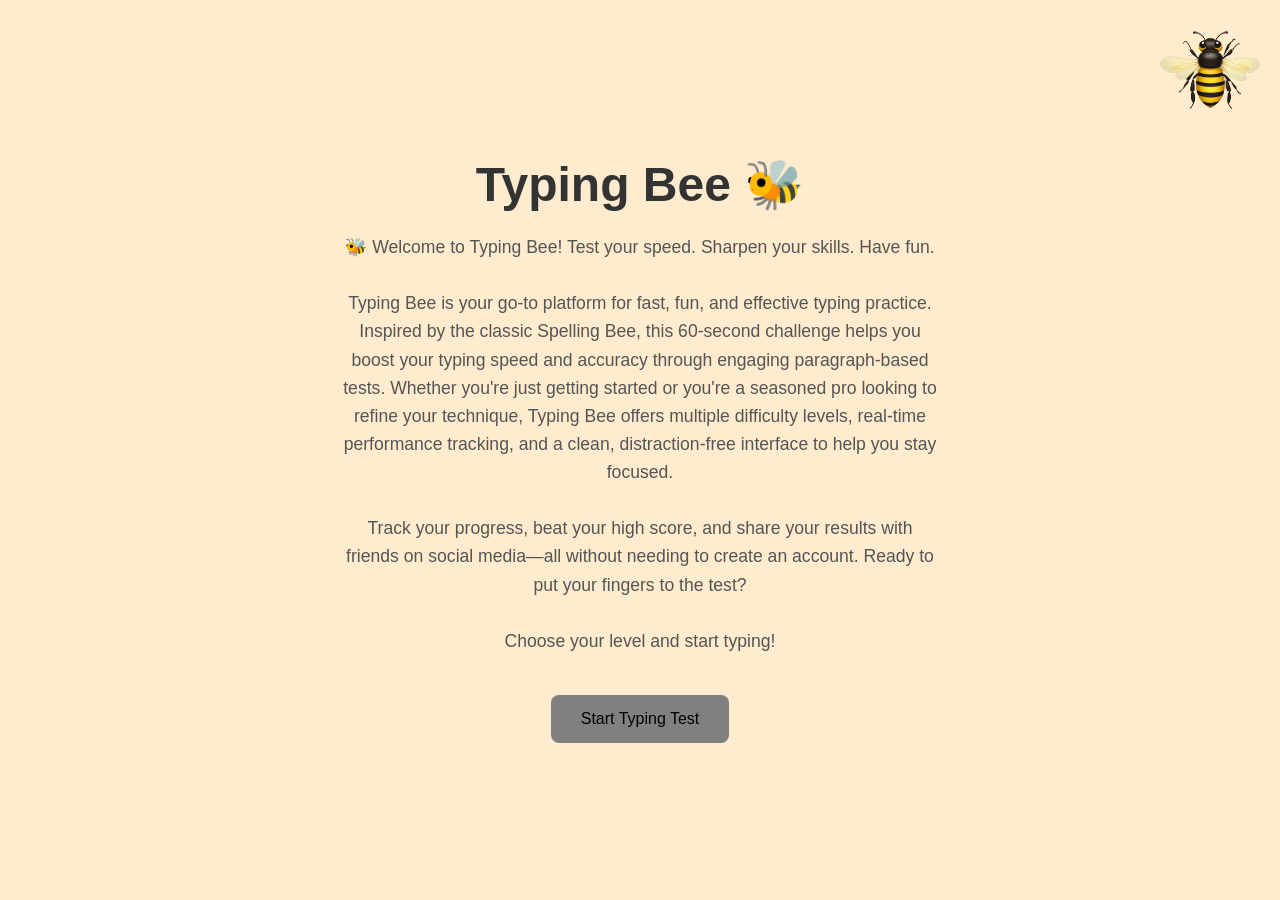
==== index.html @ 4f5060f0 "added logo" ====
<!DOCTYPE html>
<html lang="en">
<head>
    <meta charset="UTF-8">
    <meta name="viewport" content="width=device-width, initial-scale=1.0">
    <link rel="stylesheet" href="style.css">
    <title>Typing Bee</title>
</head>
<body>
    <header>
        <a href="index.html">
            <img src="emojis.com bee.png" alt="Typing Bee Logo" class="logo">
        </a>
    </header>
    
    <h1>Typing Bee 🐝 </h1>
    <p>🐝 Welcome to Typing Bee!
        Test your speed. Sharpen your skills. Have fun.
    <br>
    <br>
    Typing Bee is your go-to platform for fast, fun, and effective typing practice. Inspired by the classic Spelling Bee, this 60-second challenge helps you boost your typing speed and accuracy through engaging paragraph-based tests. Whether you're just getting started or you're a seasoned pro looking to refine your technique, Typing Bee offers multiple difficulty levels, real-time performance tracking, and a clean, distraction-free interface to help you stay focused.
    <br>
    <br>
    Track your progress, beat your high score, and share your results with friends on social media—all without needing to create an account. Ready to put your fingers to the test?
    <br>
    <br>
    Choose your level and start typing!
    </p>
    <a href="game.html"><button class="start-button">Start Typing Test</button></a>
</body>
</html>
---- style.css ----
* {
    box-sizing: border-box;
    margin: 0;
    padding: 0;
    font-family: Arial, Helvetica, sans-serif;
}

header {
    position: absolute;
    top: 20px;
    right: 20px;
    z-index: 10;
}

.logo {
    max-width: 100px;
    height: auto;
    cursor: pointer;
}

body {
display: flex;
flex-direction: column;
justify-content: center;
align-items: center;
min-height: 100vh;
padding: 20px;
text-align: center;
background-color: blanchedalmond;
}


h1 {
    font-size: 3rem;
    margin-bottom: 20px;
    color: #333;
}

p {
    max-width: 600px;
    line-height: 1.6;
    font-size: 1.1rem;
    color: #555;
    margin-bottom: 40px;
}

.start-button {
    padding: 15px 30px;
    font-size: 1rem;
    background-color: grey;
    color: #000;
    border: none;
    border-radius: 8px;
    cursor: pointer;
    transition: background-color 0.3s ease, transform 0.2s ease;
}

.start-button:hover {
    background-color: aquamarine;
    transform: scale(1.05);

}

#typing-area {
    width: 100%;
    padding: 15px;  
    font-size: 1rem;
    border: 1px solid #ccc;
    border-radius: 8px;
    margin-bottom: 20px;
    resize: none;
}

.stats {
    margin-top: 20px;
    font-size: 1rem;
    color: #333;
}
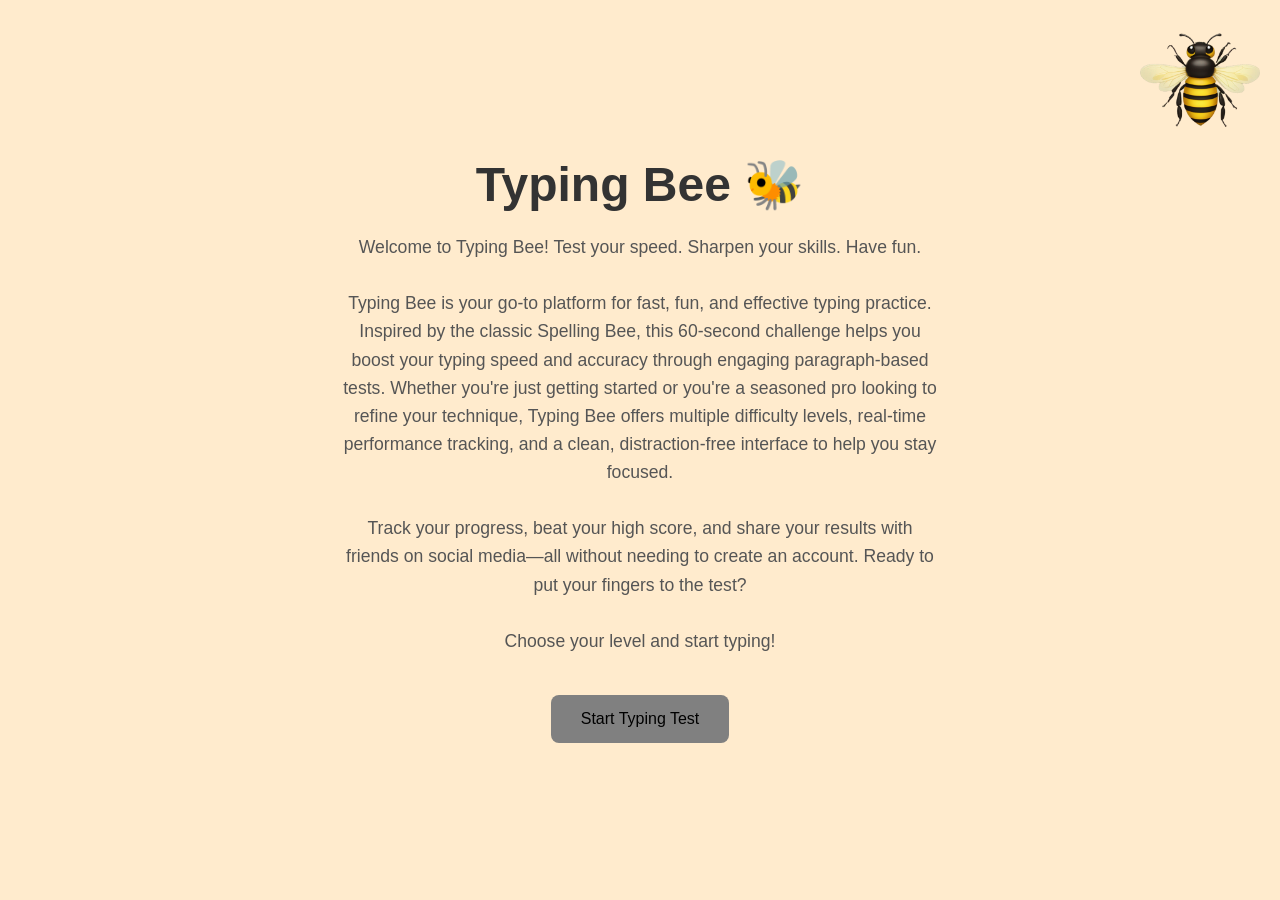
==== commit 57eaf521: "added javascript with timer, words per minute and accuracy" ====
--- a/index.html
+++ b/index.html
@@ -14,7 +14,7 @@
     </header>
     
     <h1>Typing Bee 🐝 </h1>
-    <p>🐝 Welcome to Typing Bee!
+    <p>Welcome to Typing Bee!
         Test your speed. Sharpen your skills. Have fun.
     <br>
     <br>
@@ -27,5 +27,7 @@
     Choose your level and start typing!
     </p>
     <a href="game.html"><button class="start-button">Start Typing Test</button></a>
+    
+    <script src="script.js"></script>
 </body>
 </html>
--- a/style.css
+++ b/style.css
@@ -13,9 +13,16 @@
 }
 
 .logo {
-    max-width: 100px;
+    width: 10vw;
+    max-width: 120px;
+    min-width: 60px;
     height: auto;
     cursor: pointer;
+    transition: transform 0.3s ease;
+}
+
+.logo:hover {
+    transform: scale(1.1);
 }
 
 body {
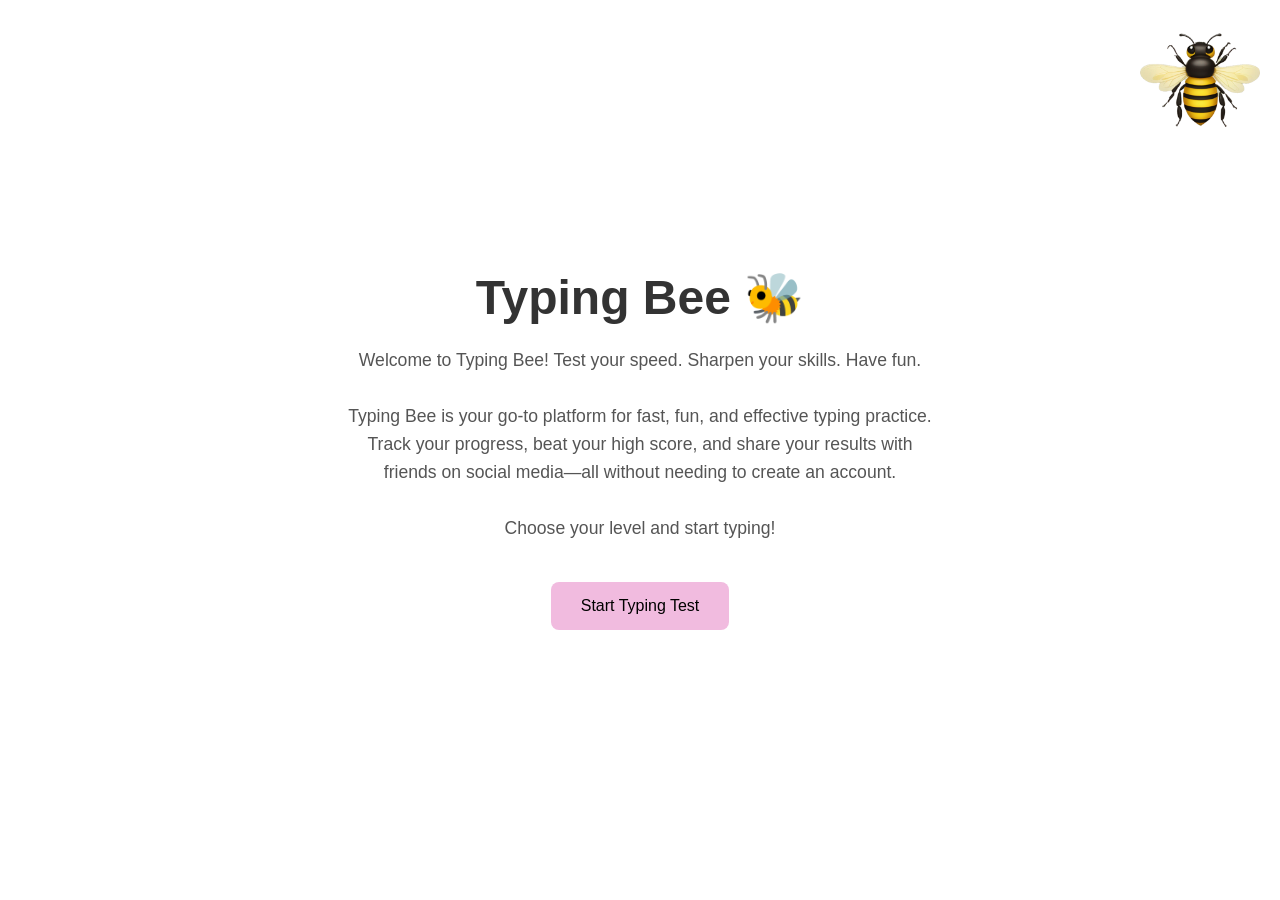
==== commit 9c1b3425: "updated javascript and css elements" ====
--- a/index.html
+++ b/index.html
@@ -1,3 +1,16 @@
+
+<!DOCTYPE html>
+<html lang="en">
+<head>
+    <meta charset="UTF-8">
+    <meta name="viewport" content="width=device-width, initial-scale=1.0">
+    <title>Typing Bee</title>
+</head>
+<body>
+    
+</body>
+</html>
+
 <!DOCTYPE html>
 <html lang="en">
 <head>
@@ -18,10 +31,9 @@
         Test your speed. Sharpen your skills. Have fun.
     <br>
     <br>
-    Typing Bee is your go-to platform for fast, fun, and effective typing practice. Inspired by the classic Spelling Bee, this 60-second challenge helps you boost your typing speed and accuracy through engaging paragraph-based tests. Whether you're just getting started or you're a seasoned pro looking to refine your technique, Typing Bee offers multiple difficulty levels, real-time performance tracking, and a clean, distraction-free interface to help you stay focused.
+    Typing Bee is your go-to platform for fast, fun, and effective typing practice. 
     <br>
-    <br>
-    Track your progress, beat your high score, and share your results with friends on social media—all without needing to create an account. Ready to put your fingers to the test?
+    Track your progress, beat your high score, and share your results with friends on social media—all without needing to create an account. 
     <br>
     <br>
     Choose your level and start typing!
@@ -30,4 +42,4 @@
     
     <script src="script.js"></script>
 </body>
-</html>+</html>
--- a/style.css
+++ b/style.css
@@ -33,7 +33,7 @@
 min-height: 100vh;
 padding: 20px;
 text-align: center;
-background-color: blanchedalmond;
+background-color: white;
 }
 
 
@@ -42,6 +42,32 @@
     margin-bottom: 20px;
     color: #333;
 }
+
+label, select {
+    font-size: 1.1rem;
+    margin-bottom: 10px;
+}
+
+select {
+    width: 60%;
+    margin-left: 10px;
+    padding: 5px 10px;
+}
+
+.paragraph-box {
+    max-height: 300px;
+    overflow-y: auto;
+    padding: 15px;
+    border: 1px solid pink;
+    background-color: azure;
+    margin: 20px 0;
+    border-radius: 8px;
+    font-size: 16px;
+    line-height: 1.6;
+    width: 60%;
+    white-space: pre-wrap;
+}
+
 
 p {
     max-width: 600px;
@@ -54,7 +80,7 @@
 .start-button {
     padding: 15px 30px;
     font-size: 1rem;
-    background-color: grey;
+    background-color: rgb(241, 187, 223);
     color: #000;
     border: none;
     border-radius: 8px;
@@ -69,17 +95,27 @@
 }
 
 #typing-area {
-    width: 100%;
+    width: 60%;
     padding: 15px;  
     font-size: 1rem;
     border: 1px solid #ccc;
     border-radius: 8px;
     margin-bottom: 20px;
     resize: none;
+    height: 120px;
 }
 
 .stats {
+    display: flex;
+    justify-content: space-around;
+    align-items: center;
     margin-top: 20px;
+    padding: 10px;
+    border-radius: 8px;
     font-size: 1rem;
     color: #333;
-}+}
+
+.stats p {
+    margin: 0 15px;
+}
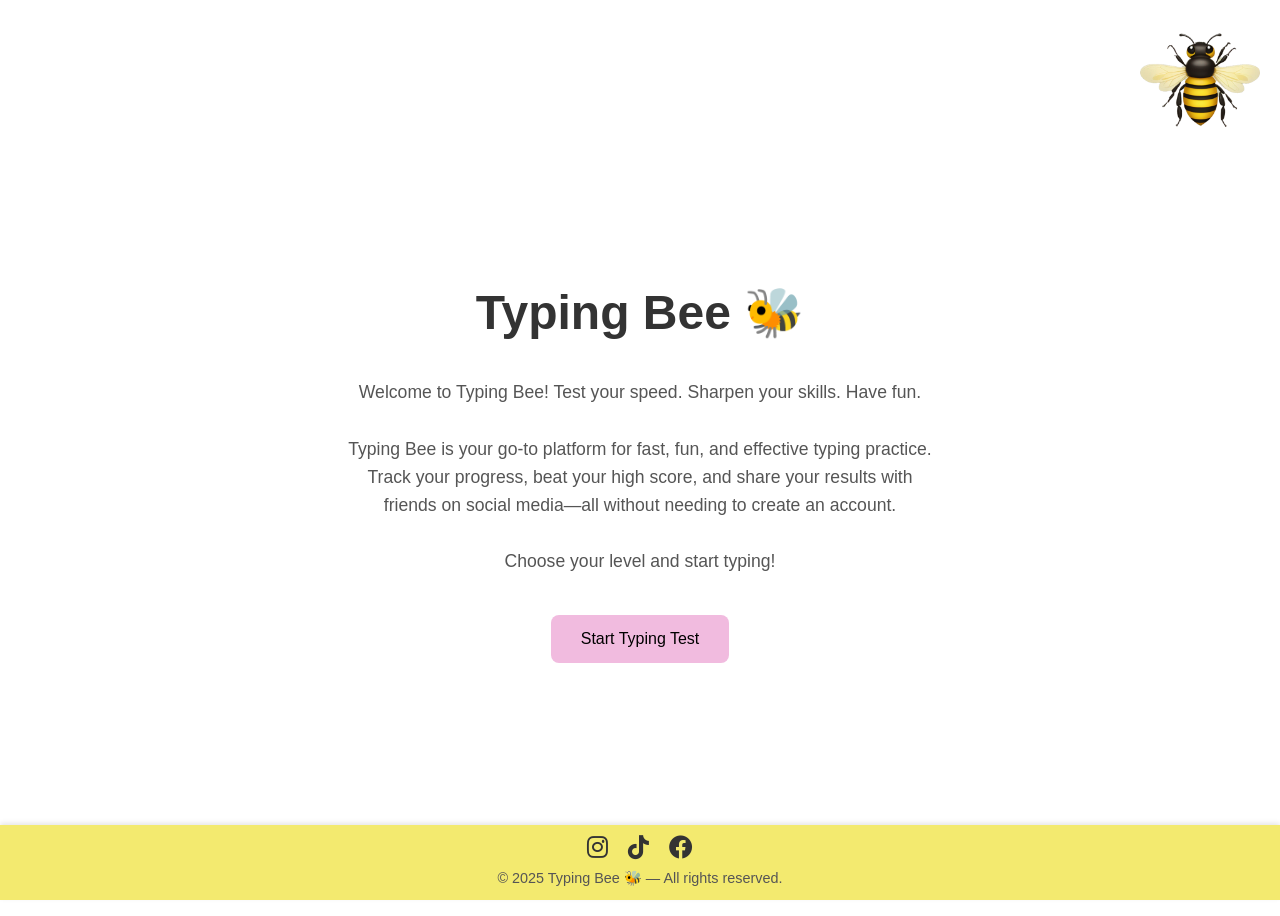
==== commit 9a0d1961: "footer added" ====
--- a/index.html
+++ b/index.html
@@ -4,6 +4,7 @@
 <head>
     <meta charset="UTF-8">
     <meta name="viewport" content="width=device-width, initial-scale=1.0">
+    <link rel="stylesheet" href="https://cdnjs.cloudflare.com/ajax/libs/font-awesome/6.0.0/css/all.min.css">
     <title>Typing Bee</title>
 </head>
 <body>
@@ -20,10 +21,12 @@
     <title>Typing Bee</title>
 </head>
 <body>
-    <header>
-        <a href="index.html">
-            <img src="emojis.com bee.png" alt="Typing Bee Logo" class="logo">
-        </a>
+    <header class="main-header">
+        <div class="header-content">
+            <a href="index.html">
+                <img src="emojis.com bee.png" alt="Typing Bee Logo" class="logo">
+            </a>
+        </div>
     </header>
     
     <h1>Typing Bee 🐝 </h1>
@@ -39,6 +42,21 @@
     Choose your level and start typing!
     </p>
     <a href="game.html"><button class="start-button">Start Typing Test</button></a>
+
+    <footer class="main-footer">
+        <div class="social-links">
+            <a href="https://www.instagram.com/" target="_blank">
+                <i class="fa-brands fa-instagram"></i>
+            </a>
+            <a href="https://www.tiktok.com/explore" target="_blank">
+                <i class="fa-brands fa-tiktok"></i>
+            </a>
+            <a href="https://www.facebook.com/" target="_blank">
+                <i class="fa-brands fa-facebook"></i>
+            </a>
+        </div>
+        <p>© 2025 Typing Bee 🐝 — All rights reserved.</p>
+    </footer>
     
     <script src="script.js"></script>
 </body>
--- a/style.css
+++ b/style.css
@@ -1,7 +1,5 @@
 * {
     box-sizing: border-box;
-    margin: 0;
-    padding: 0;
     font-family: Arial, Helvetica, sans-serif;
 }
 
@@ -26,14 +24,14 @@
 }
 
 body {
-display: flex;
-flex-direction: column;
-justify-content: center;
-align-items: center;
-min-height: 100vh;
-padding: 20px;
-text-align: center;
-background-color: white;
+    display: flex;
+    flex-direction: column;
+    justify-content: center;
+    align-items: center;
+    min-height: 100vh;
+    padding: 0;
+    text-align: center;
+    background-color: white;
 }
 
 
@@ -58,7 +56,7 @@
     max-height: 300px;
     overflow-y: auto;
     padding: 15px;
-    border: 1px solid pink;
+    border: 1px solid #f3ea6f;
     background-color: azure;
     margin: 20px 0;
     border-radius: 8px;
@@ -67,7 +65,6 @@
     width: 60%;
     white-space: pre-wrap;
 }
-
 
 p {
     max-width: 600px;
@@ -98,11 +95,11 @@
     width: 60%;
     padding: 15px;  
     font-size: 1rem;
-    border: 1px solid #ccc;
+    border: 1px solid #f3ea6f;
     border-radius: 8px;
     margin-bottom: 20px;
     resize: none;
-    height: 120px;
+    height: 100px;
 }
 
 .stats {
@@ -118,4 +115,55 @@
 
 .stats p {
     margin: 0 15px;
+    padding: 10px 15px;
+    background-color: #fcec0e;
+    border-radius: 8px;
+    transition: transform 0.2s ease;
 }
+
+.main-footer {
+    width: 100%;
+    text-align: center;
+    background-color: #f3ea6f;
+    color: #333;
+    position: fixed;
+    bottom: 0;
+    left: 0;
+    font-size: 0.9rem;
+    box-shadow: 0 -2px 5px rgba(0, 0, 0, 0.1);
+    padding: 10px 0;
+    display: flex;
+    flex-direction: column;
+    align-items: center;
+    gap: 8px;
+}
+
+.main-footer .social-links {
+    display: flex;
+    justify-content: center;
+    gap: 20px;
+}
+
+.main-footer .social-links a i {
+    font-size: 1.5rem;
+    color: #333;
+    transition: transform 0.2s ease, color 0.2s ease;
+}
+
+.main-footer .social-links a i:hover {
+    transform: scale(1.2);
+    color: #000;
+}
+
+.main-footer p {
+    margin: 0;
+    font-size: 0.9rem;
+}
+
+
+
+
+
+
+
+
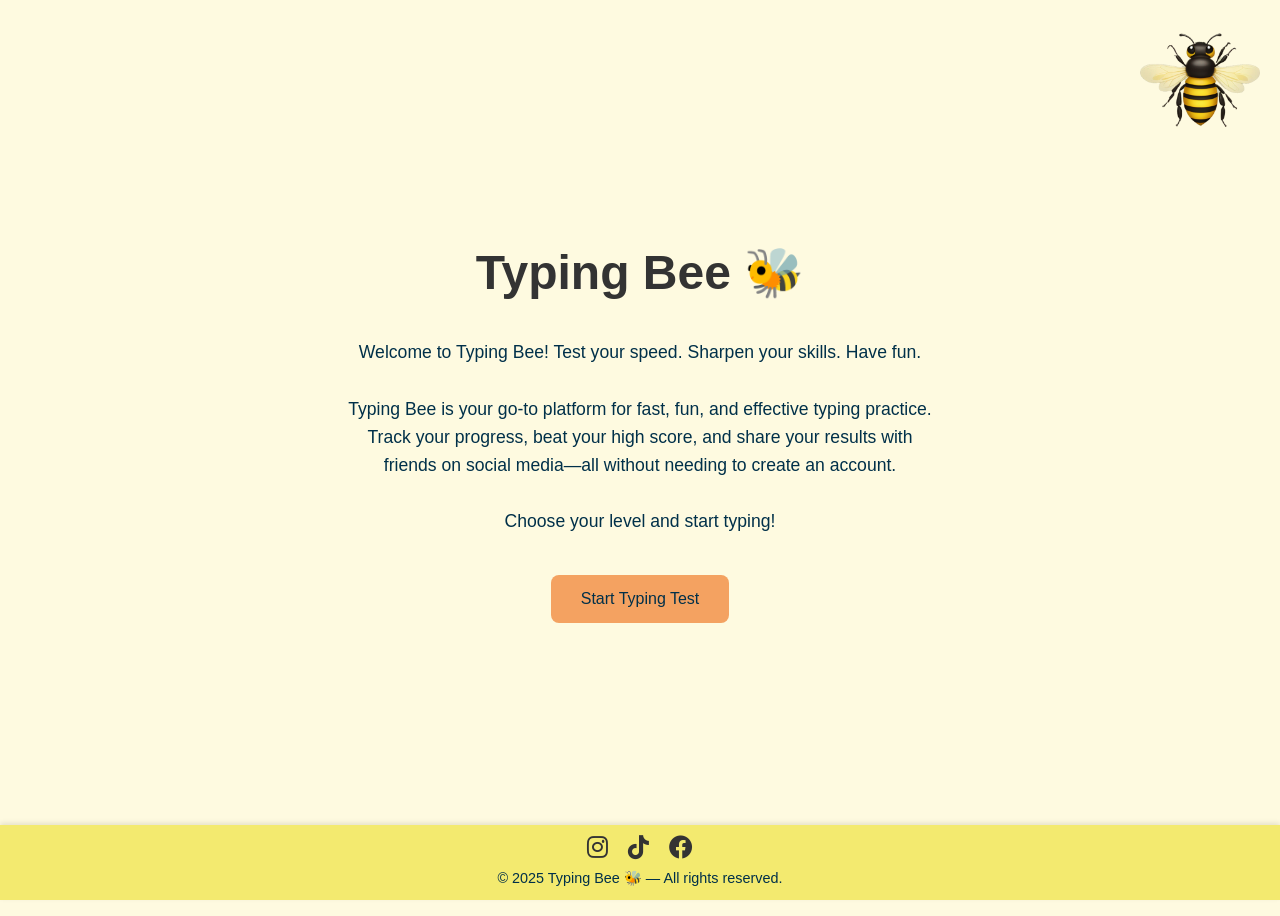
==== commit 5bfa306d: "improved styles and added functionality" ====
--- a/index.html
+++ b/index.html
@@ -2,26 +2,14 @@
 <!DOCTYPE html>
 <html lang="en">
 <head>
-    <meta charset="UTF-8">
-    <meta name="viewport" content="width=device-width, initial-scale=1.0">
-    <link rel="stylesheet" href="https://cdnjs.cloudflare.com/ajax/libs/font-awesome/6.0.0/css/all.min.css">
-    <title>Typing Bee</title>
+  <meta charset="UTF-8" />
+  <meta name="viewport" content="width=device-width, initial-scale=1.0"/>
+  <link rel="stylesheet" href="style.css"> 
+  <link rel="stylesheet" href="https://cdnjs.cloudflare.com/ajax/libs/font-awesome/6.0.0/css/all.min.css"/>
+  <title>Typing Bee</title>
 </head>
 <body>
-    
-</body>
-</html>
-
-<!DOCTYPE html>
-<html lang="en">
-<head>
-    <meta charset="UTF-8">
-    <meta name="viewport" content="width=device-width, initial-scale=1.0">
-    <link rel="stylesheet" href="style.css">
-    <title>Typing Bee</title>
-</head>
-<body>
-    <header class="main-header">
+    <header>
         <div class="header-content">
             <a href="index.html">
                 <img src="emojis.com bee.png" alt="Typing Bee Logo" class="logo">
--- a/style.css
+++ b/style.css
@@ -31,7 +31,21 @@
     min-height: 100vh;
     padding: 0;
     text-align: center;
+    background-color: #fefae0;
+    padding-bottom: 80px;
+}
+
+.container {
     background-color: white;
+    border-radius: 16px;
+    padding: 30px 20px;
+    max-width: 900px;
+    width: 90%;
+    margin: 60px auto 100px;
+    box-shadow: 0 4px 15px blue;
+    display: flex;
+    flex-direction: column;
+    align-items: center;
 }
 
 
@@ -47,7 +61,7 @@
 }
 
 select {
-    width: 60%;
+    width: 25%;
     margin-left: 10px;
     padding: 5px 10px;
 }
@@ -70,15 +84,15 @@
     max-width: 600px;
     line-height: 1.6;
     font-size: 1.1rem;
-    color: #555;
+    color: #003049;
     margin-bottom: 40px;
 }
 
 .start-button {
     padding: 15px 30px;
     font-size: 1rem;
-    background-color: rgb(241, 187, 223);
-    color: #000;
+    background-color: #f4a261;
+    color: #003049;
     border: none;
     border-radius: 8px;
     cursor: pointer;
@@ -86,8 +100,9 @@
 }
 
 .start-button:hover {
-    background-color: aquamarine;
+    background-color: #003049;
     transform: scale(1.05);
+    color: #f4a261;
 
 }
 
@@ -158,12 +173,23 @@
 .main-footer p {
     margin: 0;
     font-size: 0.9rem;
+    border: none;
+}
+
+/* Make the page responsive on obile device*/
+@media (max-width: 600px) {
+    .main-footer {
+        font-size: 0.8rem;
+        padding: 12px 10px;
+        gap: 6px;
+    }
+
+    .main-footer .social-links {
+        gap: 15px;
+    }
 }
 
 
 
 
 
-
-
-
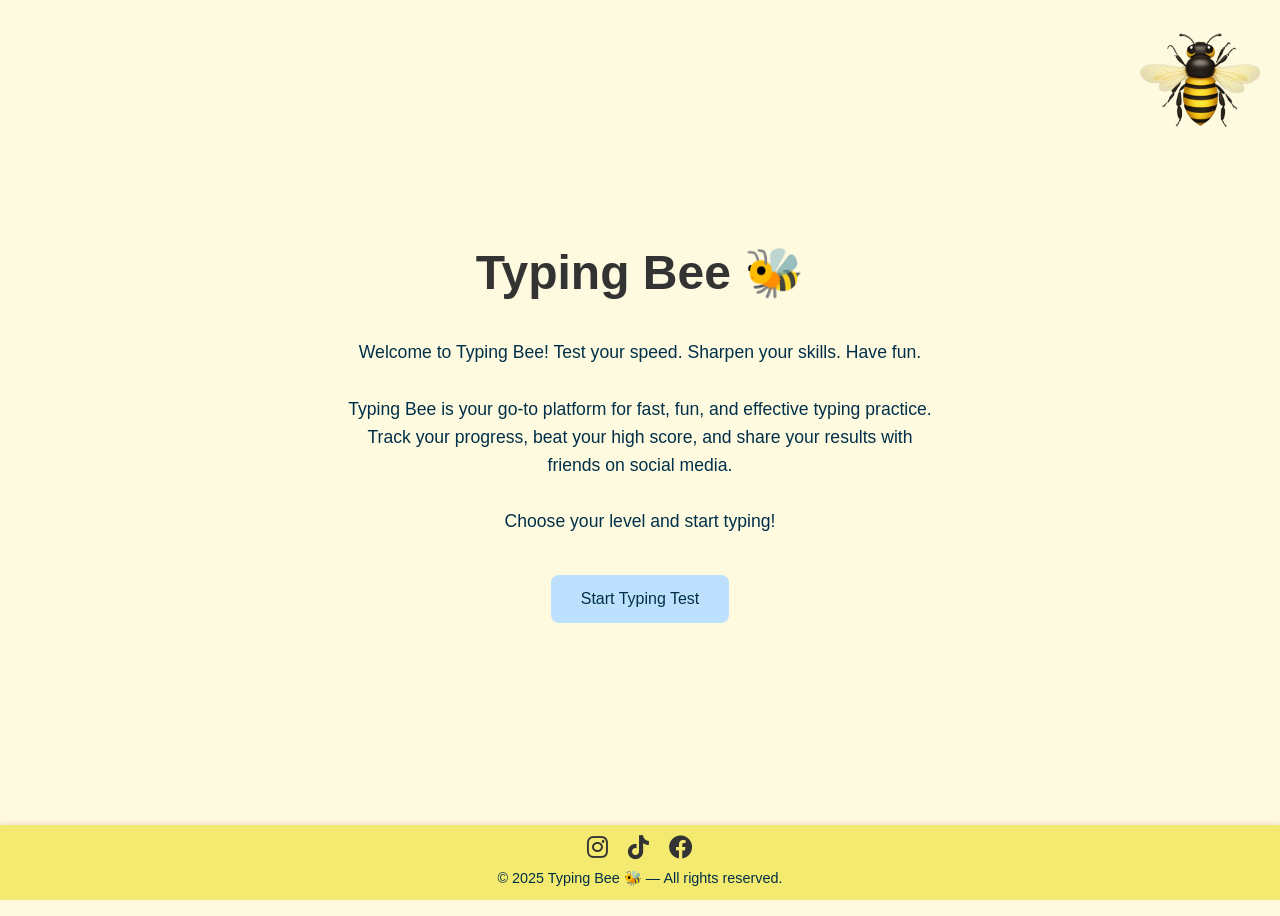
==== commit e15a6a01: "updated css" ====
--- a/index.html
+++ b/index.html
@@ -24,7 +24,7 @@
     <br>
     Typing Bee is your go-to platform for fast, fun, and effective typing practice. 
     <br>
-    Track your progress, beat your high score, and share your results with friends on social media—all without needing to create an account. 
+    Track your progress, beat your high score, and share your results with friends on social media. 
     <br>
     <br>
     Choose your level and start typing!
--- a/style.css
+++ b/style.css
@@ -42,7 +42,7 @@
     max-width: 900px;
     width: 90%;
     margin: 60px auto 100px;
-    box-shadow: 0 4px 15px blue;
+    box-shadow: 0 4px 15px #48cae4;
     display: flex;
     flex-direction: column;
     align-items: center;
@@ -85,25 +85,26 @@
     line-height: 1.6;
     font-size: 1.1rem;
     color: #003049;
+
     margin-bottom: 40px;
 }
 
 .start-button {
     padding: 15px 30px;
     font-size: 1rem;
-    background-color: #f4a261;
+    background-color: #bde0fe;
     color: #003049;
     border: none;
+
     border-radius: 8px;
     cursor: pointer;
     transition: background-color 0.3s ease, transform 0.2s ease;
 }
 
 .start-button:hover {
-    background-color: #003049;
+    background-color: #cdb4db;
     transform: scale(1.05);
-    color: #f4a261;
-
+    color: #780000;
 }
 
 #typing-area {
@@ -121,7 +122,7 @@
     display: flex;
     justify-content: space-around;
     align-items: center;
-    margin-top: 20px;
+    margin: 20px 20px;
     padding: 10px;
     border-radius: 8px;
     font-size: 1rem;
@@ -145,7 +146,7 @@
     bottom: 0;
     left: 0;
     font-size: 0.9rem;
-    box-shadow: 0 -2px 5px rgba(0, 0, 0, 0.1);
+    box-shadow: 0 -2px 5px rgba(114, 22, 22, 0.1);
     padding: 10px 0;
     display: flex;
     flex-direction: column;
@@ -193,3 +194,4 @@
 
 
 
+
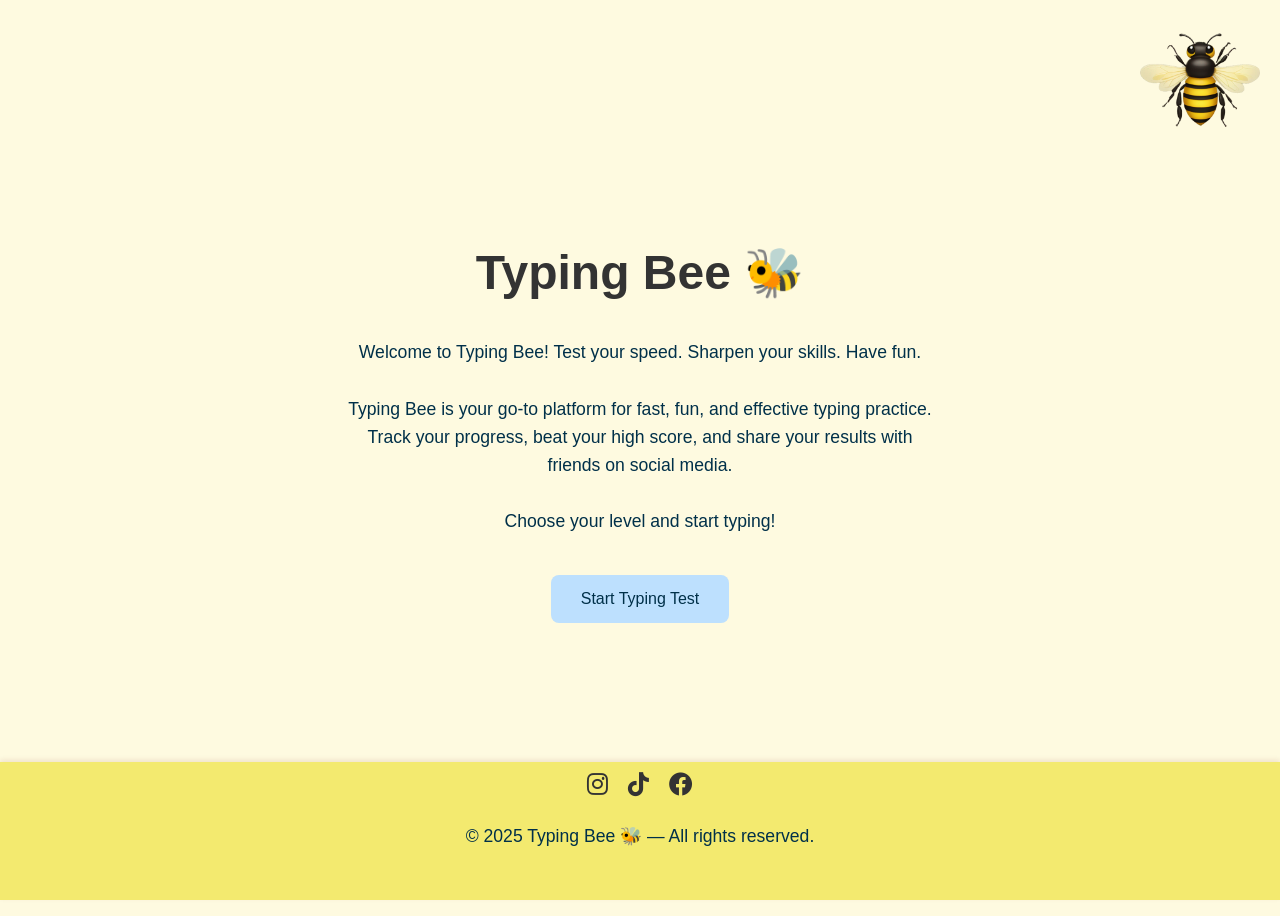
==== commit 471aa945: "Improved html and css" ====
--- a/index.html
+++ b/index.html
@@ -1,12 +1,13 @@
-
 <!DOCTYPE html>
 <html lang="en">
 <head>
-  <meta charset="UTF-8" />
+  <meta charset="UTF-8"/>
   <meta name="viewport" content="width=device-width, initial-scale=1.0"/>
+  <meta name="description" content="Typing Bee is a fun typing speed test game to improve your skills and track your WPM and accuracy. Choose difficulty levels and share your score!">
+  <title>Typing Bee</title>
   <link rel="stylesheet" href="style.css"> 
   <link rel="stylesheet" href="https://cdnjs.cloudflare.com/ajax/libs/font-awesome/6.0.0/css/all.min.css"/>
-  <title>Typing Bee</title>
+  
 </head>
 <body>
     <header>
--- a/style.css
+++ b/style.css
@@ -1,26 +1,6 @@
 * {
     box-sizing: border-box;
     font-family: Arial, Helvetica, sans-serif;
-}
-
-header {
-    position: absolute;
-    top: 20px;
-    right: 20px;
-    z-index: 10;
-}
-
-.logo {
-    width: 10vw;
-    max-width: 120px;
-    min-width: 60px;
-    height: auto;
-    cursor: pointer;
-    transition: transform 0.3s ease;
-}
-
-.logo:hover {
-    transform: scale(1.1);
 }
 
 body {
@@ -35,6 +15,29 @@
     padding-bottom: 80px;
 }
 
+/* Header and logo */ 
+header {
+    position: absolute;
+    top: 20px;
+    right: 20px;
+    z-index: 10;
+}
+
+.logo {
+    width: 10vw;
+    max-width: 120px;
+    min-width: 60px;
+    height: auto;
+    cursor: pointer;
+    transition: transform 0.3s ease;
+}
+
+.logo:hover {
+    transform: scale(1.1);
+}
+
+
+/* Main container */
 .container {
     background-color: white;
     border-radius: 16px;
@@ -48,7 +51,6 @@
     align-items: center;
 }
 
-
 h1 {
     font-size: 3rem;
     margin-bottom: 20px;
@@ -66,6 +68,7 @@
     padding: 5px 10px;
 }
 
+/* Paragraph display */
 .paragraph-box {
     max-height: 300px;
     overflow-y: auto;
@@ -85,17 +88,46 @@
     line-height: 1.6;
     font-size: 1.1rem;
     color: #003049;
-
     margin-bottom: 40px;
 }
 
+/* Textarea */ 
+#typing-area {
+    width: 60%;
+    padding: 15px;  
+    font-size: 1rem;
+    border: 1px solid #f3ea6f;
+    border-radius: 8px;
+    margin-bottom: 20px;
+    resize: none;
+    height: 100px;
+}
+
+
+/* Stats */
+.stats {
+    display: flex;
+    justify-content: space-around;
+    width: 80%;
+    margin: 20px 0;
+}
+
+.stats p {
+    padding: 10px 15px;
+    background-color: #fcec0e;
+    border-radius: 8px;
+    font-size: 1rem;
+    margin: 0;
+    color: #333;
+}
+
+/* Button */
 .start-button {
     padding: 15px 30px;
     font-size: 1rem;
     background-color: #bde0fe;
     color: #003049;
     border: none;
-
     border-radius: 8px;
     cursor: pointer;
     transition: background-color 0.3s ease, transform 0.2s ease;
@@ -107,36 +139,7 @@
     color: #780000;
 }
 
-#typing-area {
-    width: 60%;
-    padding: 15px;  
-    font-size: 1rem;
-    border: 1px solid #f3ea6f;
-    border-radius: 8px;
-    margin-bottom: 20px;
-    resize: none;
-    height: 100px;
-}
-
-.stats {
-    display: flex;
-    justify-content: space-around;
-    align-items: center;
-    margin: 20px 20px;
-    padding: 10px;
-    border-radius: 8px;
-    font-size: 1rem;
-    color: #333;
-}
-
-.stats p {
-    margin: 0 15px;
-    padding: 10px 15px;
-    background-color: #fcec0e;
-    border-radius: 8px;
-    transition: transform 0.2s ease;
-}
-
+/* Footer */
 .main-footer {
     width: 100%;
     text-align: center;
@@ -171,13 +174,8 @@
     color: #000;
 }
 
-.main-footer p {
-    margin: 0;
-    font-size: 0.9rem;
-    border: none;
-}
-
-/* Make the page responsive on obile device*/
+
+/* Make the page responsive on obile device */
 @media (max-width: 600px) {
     .main-footer {
         font-size: 0.8rem;
@@ -195,3 +193,11 @@
 
 
 
+
+
+
+
+
+
+
+
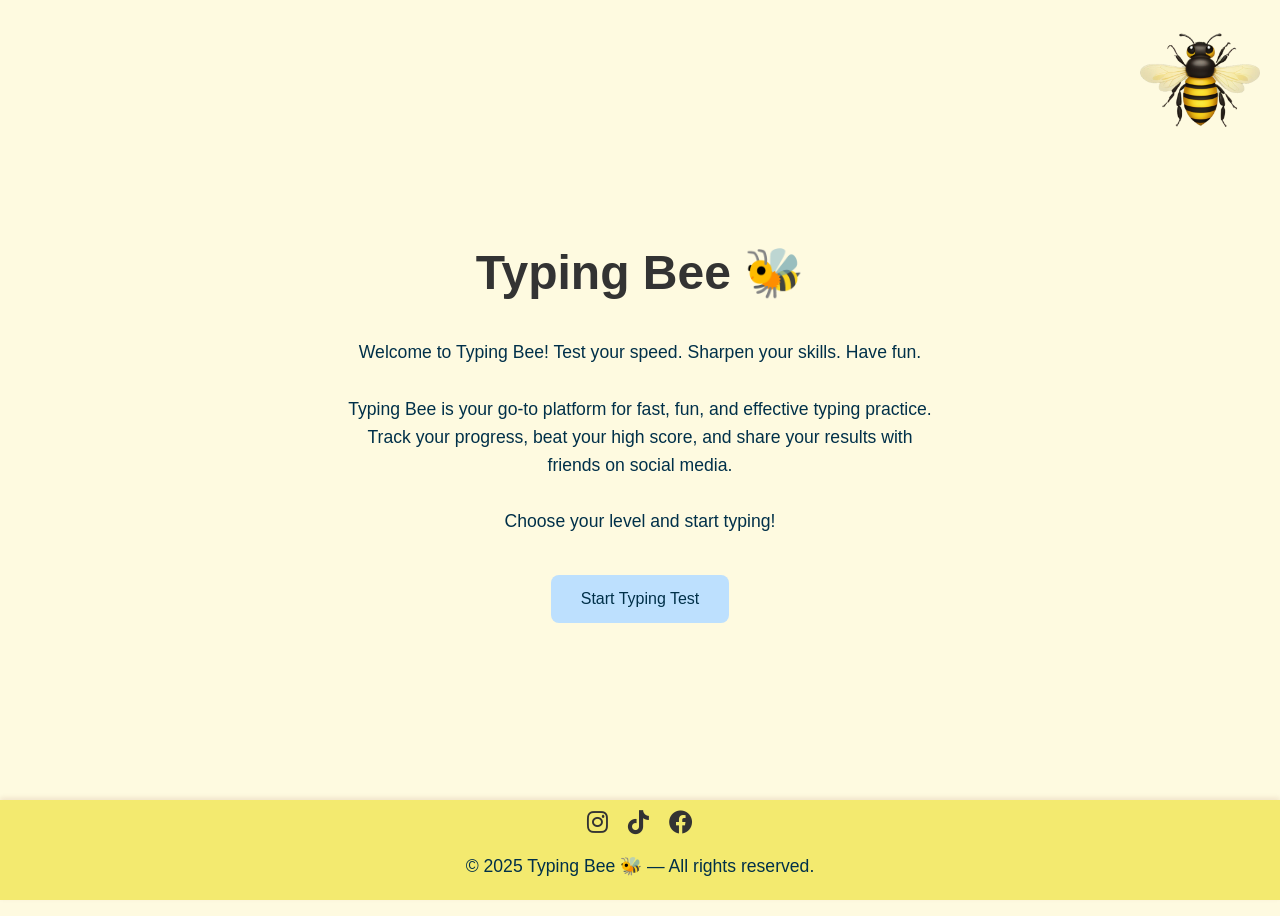
==== commit 88473dd9: "improved html" ====
--- a/index.html
+++ b/index.html
@@ -1,13 +1,12 @@
 <!DOCTYPE html>
 <html lang="en">
 <head>
-  <meta charset="UTF-8"/>
-  <meta name="viewport" content="width=device-width, initial-scale=1.0"/>
-  <meta name="description" content="Typing Bee is a fun typing speed test game to improve your skills and track your WPM and accuracy. Choose difficulty levels and share your score!">
-  <title>Typing Bee</title>
-  <link rel="stylesheet" href="style.css"> 
-  <link rel="stylesheet" href="https://cdnjs.cloudflare.com/ajax/libs/font-awesome/6.0.0/css/all.min.css"/>
-  
+    <meta charset="UTF-8"/>
+    <meta name="viewport" content="width=device-width, initial-scale=1.0"/>
+    <meta name="description" content="Typing Bee is a fun typing speed test game to improve your skills and track your WPM and accuracy. Choose difficulty levels and share your score!">
+    <title>Typing Bee</title>
+    <link rel="stylesheet" href="style.css"> 
+    <link rel="stylesheet" href="https://cdnjs.cloudflare.com/ajax/libs/font-awesome/6.0.0/css/all.min.css"/>
 </head>
 <body>
     <header>
--- a/style.css
+++ b/style.css
@@ -142,6 +142,7 @@
 /* Footer */
 .main-footer {
     width: 100%;
+    height: 100px;
     text-align: center;
     background-color: #f3ea6f;
     color: #333;
@@ -154,7 +155,6 @@
     display: flex;
     flex-direction: column;
     align-items: center;
-    gap: 8px;
 }
 
 .main-footer .social-links {
